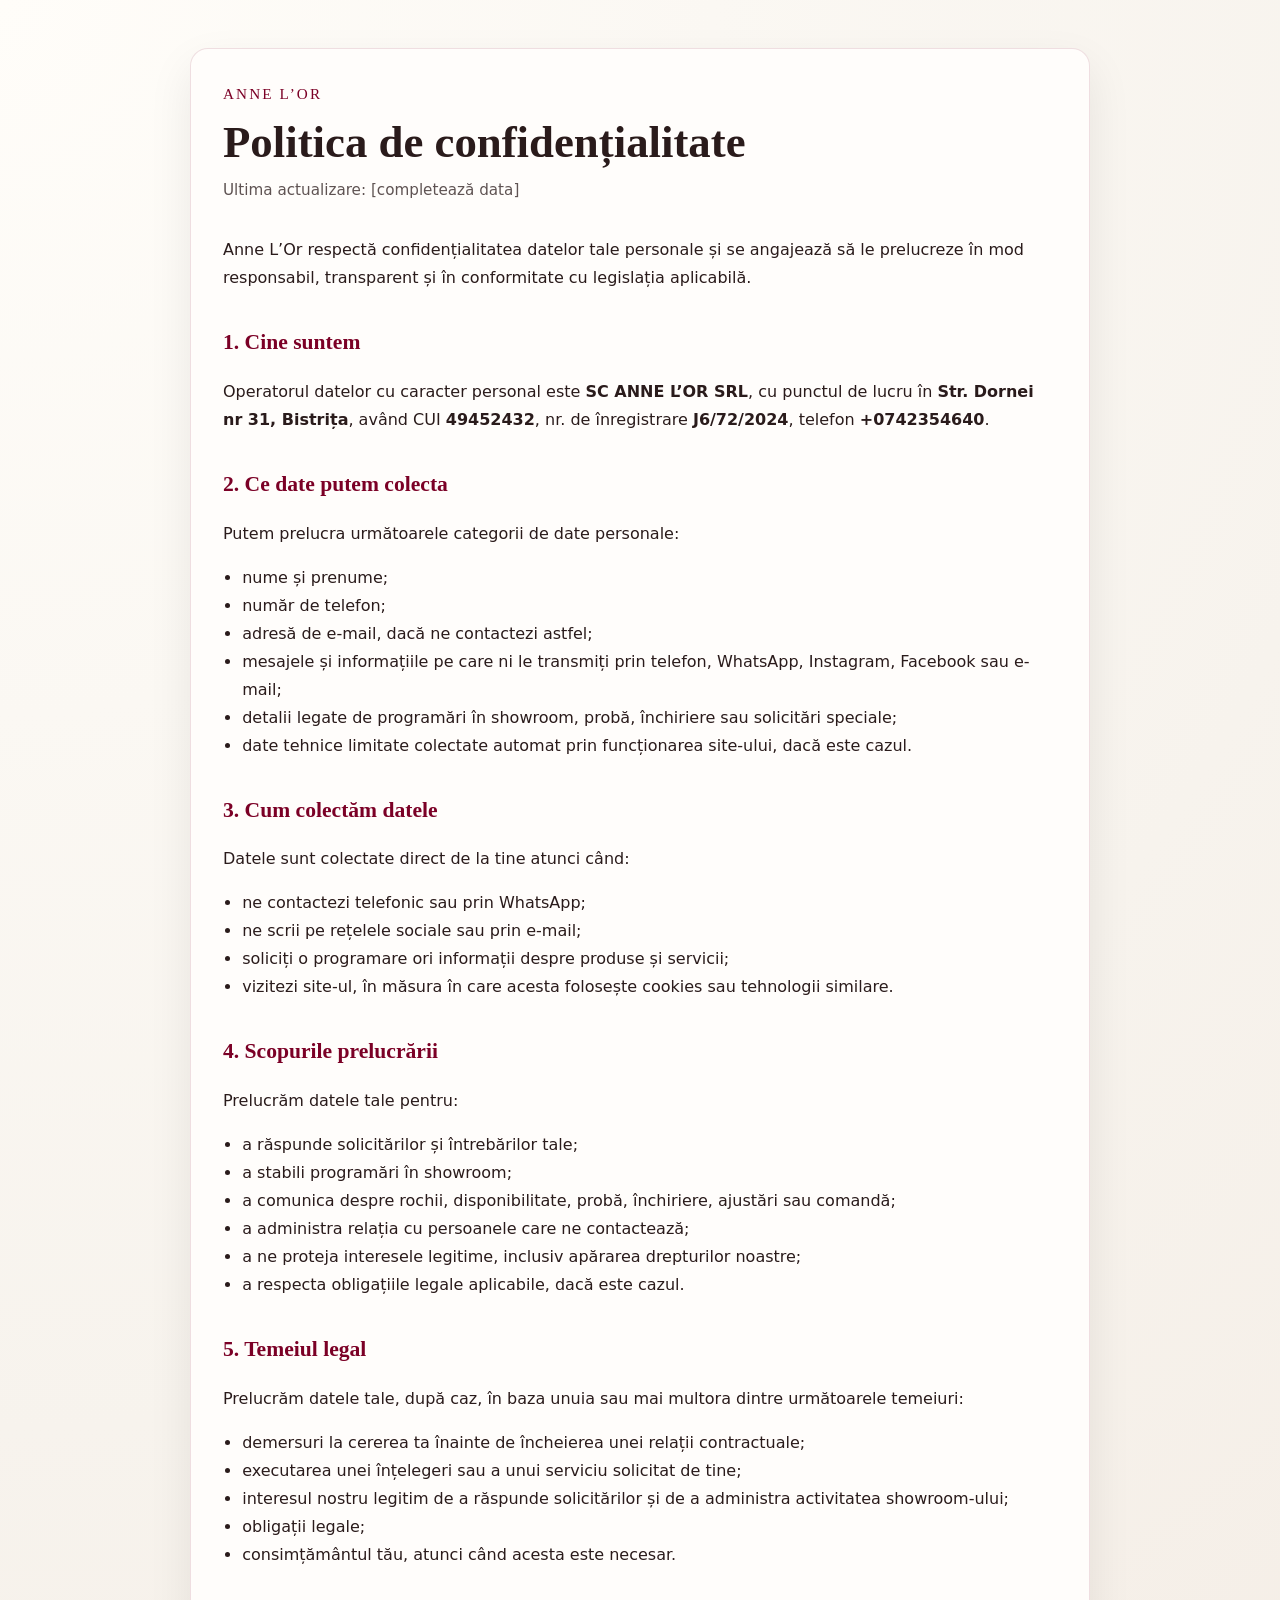
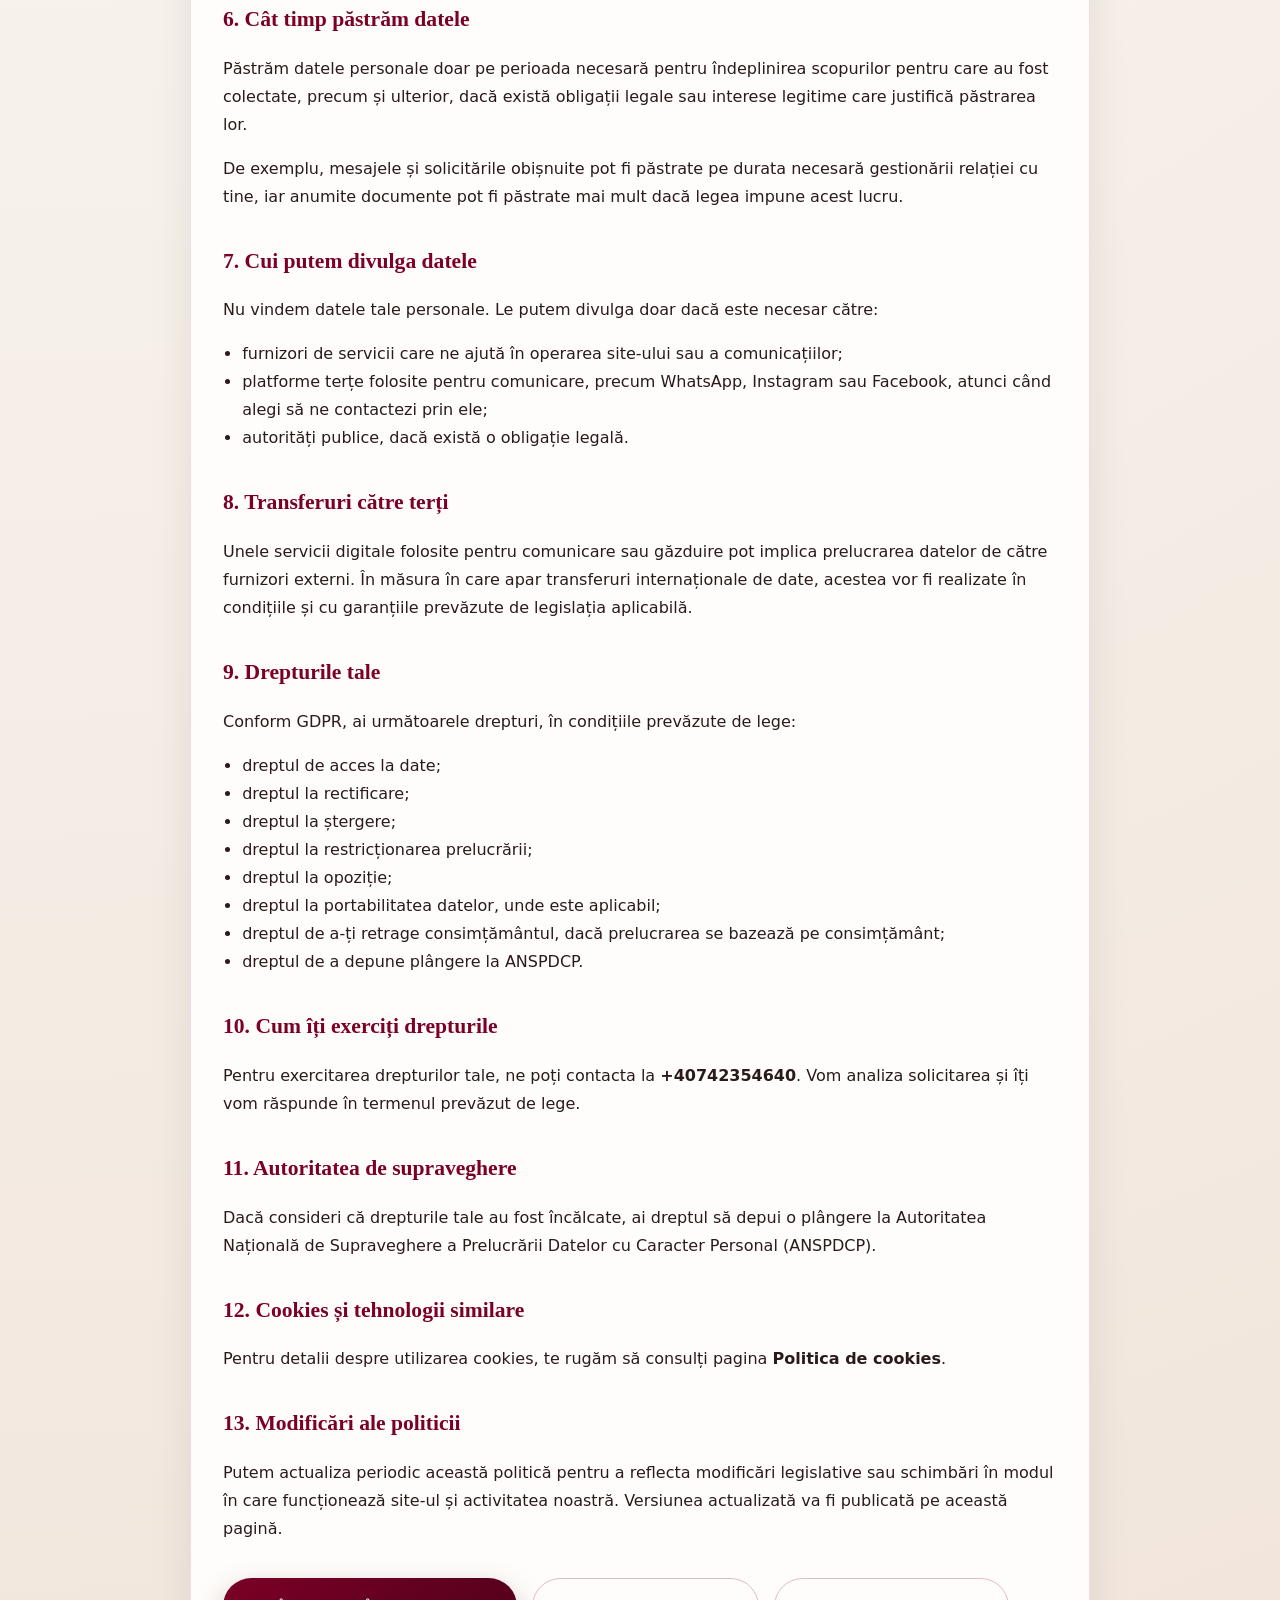
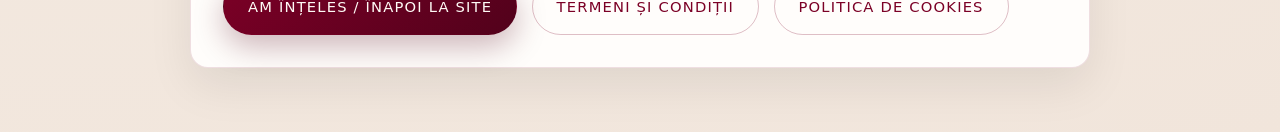
==== politica-confidentialitate.html @ dd670897 "Add legal terms x 2" ====
<!DOCTYPE html>
<html lang="ro">
<head>
  <meta charset="UTF-8" />
  <meta name="viewport" content="width=device-width, initial-scale=1.0" />
  <title>Politica de confidențialitate | Anne L’Or</title>
  <style>
    :root {
      --color-bg: #f7f3ed;
      --color-card: #fffdfb;
      --color-text: #2a1b1b;
      --color-accent: #7b0026;
      --color-accent-dark: #52011b;
      --color-border: rgba(123, 0, 38, 0.12);
      --font-main: "Playfair Display", "Times New Roman", serif;
      --font-sans: "Inter", system-ui, -apple-system, BlinkMacSystemFont, "Segoe UI", sans-serif;
      --shadow-soft: 0 18px 45px rgba(0, 0, 0, 0.08);
      --radius: 18px;
      --transition-fast: 180ms ease-out;
    }

    * { box-sizing: border-box; }
    html, body { margin: 0; padding: 0; }

    body {
      font-family: var(--font-sans);
      color: var(--color-text);
      background: radial-gradient(circle at top left, #fffdf9 0, var(--color-bg) 40%, #f1e5db 100%);
      line-height: 1.75;
    }

    .legal-page {
      padding: 3rem 1.25rem 4rem;
    }

    .legal-container {
      width: min(900px, 100%);
      margin: 0 auto;
      background: var(--color-card);
      border: 1px solid var(--color-border);
      border-radius: var(--radius);
      box-shadow: var(--shadow-soft);
      padding: 2rem;
    }

    .legal-brand {
      font-family: var(--font-main);
      letter-spacing: 0.14em;
      text-transform: uppercase;
      font-size: 0.95rem;
      margin: 0 0 0.5rem;
      color: var(--color-accent);
    }

    h1 {
      font-family: var(--font-main);
      font-size: clamp(2rem, 4vw, 2.8rem);
      margin: 0 0 0.5rem;
      line-height: 1.2;
    }

    .legal-updated {
      margin: 0 0 2rem;
      opacity: 0.75;
      font-size: 0.95rem;
    }

    h2 {
      font-family: var(--font-main);
      font-size: 1.35rem;
      margin: 2rem 0 0.6rem;
      color: var(--color-accent);
    }

    p, li {
      font-size: 1rem;
    }

    ul {
      margin: 0 0 1rem 1.2rem;
      padding: 0;
    }

    .legal-actions {
      margin-top: 2.2rem;
      display: flex;
      flex-wrap: wrap;
      gap: 0.9rem;
    }

    .btn {
      display: inline-flex;
      align-items: center;
      justify-content: center;
      padding: 0.9rem 1.5rem;
      border-radius: 999px;
      font-size: 0.92rem;
      letter-spacing: 0.08em;
      text-transform: uppercase;
      text-decoration: none;
      transition: all var(--transition-fast);
      white-space: nowrap;
    }

    .btn-primary {
      background: linear-gradient(135deg, var(--color-accent) 0%, var(--color-accent-dark) 100%);
      color: #fffaf6;
      border: 1px solid transparent;
      box-shadow: 0 12px 30px rgba(79, 0, 25, 0.28);
    }

    .btn-ghost {
      border: 1px solid rgba(123, 0, 38, 0.25);
      color: var(--color-accent);
      background: transparent;
    }

    @media (max-width: 640px) {
      .legal-container { padding: 1.4rem; }
      .legal-actions { flex-direction: column; }
      .btn { width: 100%; }
    }
  </style>
</head>
<body>
  <main class="legal-page">
    <div class="legal-container">
      <p class="legal-brand">Anne L’Or</p>
      <h1>Politica de confidențialitate</h1>
      <p class="legal-updated">Ultima actualizare: [completează data]</p>

      <p>
        Anne L’Or respectă confidențialitatea datelor tale personale și se angajează să le
        prelucreze în mod responsabil, transparent și în conformitate cu legislația aplicabilă.
      </p>

      <h2>1. Cine suntem</h2>
      <p>
        Operatorul datelor cu caracter personal este <strong>SC ANNE L’OR SRL</strong>,
        cu punctul de lucru în <strong>Str. Dornei nr 31, Bistrița</strong>, având CUI <strong>49452432</strong>,
        nr. de înregistrare <strong>J6/72/2024</strong>, telefon <strong>+0742354640</strong>.
      </p>

      <h2>2. Ce date putem colecta</h2>
      <p>Putem prelucra următoarele categorii de date personale:</p>
      <ul>
        <li>nume și prenume;</li>
        <li>număr de telefon;</li>
        <li>adresă de e-mail, dacă ne contactezi astfel;</li>
        <li>mesajele și informațiile pe care ni le transmiți prin telefon, WhatsApp, Instagram, Facebook sau e-mail;</li>
        <li>detalii legate de programări în showroom, probă, închiriere sau solicitări speciale;</li>
        <li>date tehnice limitate colectate automat prin funcționarea site-ului, dacă este cazul.</li>
      </ul>

      <h2>3. Cum colectăm datele</h2>
      <p>Datele sunt colectate direct de la tine atunci când:</p>
      <ul>
        <li>ne contactezi telefonic sau prin WhatsApp;</li>
        <li>ne scrii pe rețelele sociale sau prin e-mail;</li>
        <li>soliciți o programare ori informații despre produse și servicii;</li>
        <li>vizitezi site-ul, în măsura în care acesta folosește cookies sau tehnologii similare.</li>
      </ul>

      <h2>4. Scopurile prelucrării</h2>
      <p>Prelucrăm datele tale pentru:</p>
      <ul>
        <li>a răspunde solicitărilor și întrebărilor tale;</li>
        <li>a stabili programări în showroom;</li>
        <li>a comunica despre rochii, disponibilitate, probă, închiriere, ajustări sau comandă;</li>
        <li>a administra relația cu persoanele care ne contactează;</li>
        <li>a ne proteja interesele legitime, inclusiv apărarea drepturilor noastre;</li>
        <li>a respecta obligațiile legale aplicabile, dacă este cazul.</li>
      </ul>

      <h2>5. Temeiul legal</h2>
      <p>Prelucrăm datele tale, după caz, în baza unuia sau mai multora dintre următoarele temeiuri:</p>
      <ul>
        <li>demersuri la cererea ta înainte de încheierea unei relații contractuale;</li>
        <li>executarea unei înțelegeri sau a unui serviciu solicitat de tine;</li>
        <li>interesul nostru legitim de a răspunde solicitărilor și de a administra activitatea showroom-ului;</li>
        <li>obligații legale;</li>
        <li>consimțământul tău, atunci când acesta este necesar.</li>
      </ul>

      <h2>6. Cât timp păstrăm datele</h2>
      <p>
        Păstrăm datele personale doar pe perioada necesară pentru îndeplinirea scopurilor pentru care
        au fost colectate, precum și ulterior, dacă există obligații legale sau interese legitime care justifică păstrarea lor.
      </p>
      <p>
        De exemplu, mesajele și solicitările obișnuite pot fi păstrate pe durata necesară gestionării
        relației cu tine, iar anumite documente pot fi păstrate mai mult dacă legea impune acest lucru.
      </p>

      <h2>7. Cui putem divulga datele</h2>
      <p>
        Nu vindem datele tale personale. Le putem divulga doar dacă este necesar către:
      </p>
      <ul>
        <li>furnizori de servicii care ne ajută în operarea site-ului sau a comunicațiilor;</li>
        <li>platforme terțe folosite pentru comunicare, precum WhatsApp, Instagram sau Facebook, atunci când alegi să ne contactezi prin ele;</li>
        <li>autorități publice, dacă există o obligație legală.</li>
      </ul>

      <h2>8. Transferuri către terți</h2>
      <p>
        Unele servicii digitale folosite pentru comunicare sau găzduire pot implica prelucrarea datelor
        de către furnizori externi. În măsura în care apar transferuri internaționale de date, acestea
        vor fi realizate în condițiile și cu garanțiile prevăzute de legislația aplicabilă.
      </p>

      <h2>9. Drepturile tale</h2>
      <p>Conform GDPR, ai următoarele drepturi, în condițiile prevăzute de lege:</p>
      <ul>
        <li>dreptul de acces la date;</li>
        <li>dreptul la rectificare;</li>
        <li>dreptul la ștergere;</li>
        <li>dreptul la restricționarea prelucrării;</li>
        <li>dreptul la opoziție;</li>
        <li>dreptul la portabilitatea datelor, unde este aplicabil;</li>
        <li>dreptul de a-ți retrage consimțământul, dacă prelucrarea se bazează pe consimțământ;</li>
        <li>dreptul de a depune plângere la ANSPDCP.</li>
      </ul>

      <h2>10. Cum îți exerciți drepturile</h2>
      <p>
        Pentru exercitarea drepturilor tale, ne poți contacta la
        <strong>+40742354640</strong>.
        Vom analiza solicitarea și îți vom răspunde în termenul prevăzut de lege.
      </p>

      <h2>11. Autoritatea de supraveghere</h2>
      <p>
        Dacă consideri că drepturile tale au fost încălcate, ai dreptul să depui o plângere la
        Autoritatea Națională de Supraveghere a Prelucrării Datelor cu Caracter Personal (ANSPDCP).
      </p>

      <h2>12. Cookies și tehnologii similare</h2>
      <p>
        Pentru detalii despre utilizarea cookies, te rugăm să consulți pagina
        <strong>Politica de cookies</strong>.
      </p>

      <h2>13. Modificări ale politicii</h2>
      <p>
        Putem actualiza periodic această politică pentru a reflecta modificări legislative
        sau schimbări în modul în care funcționează site-ul și activitatea noastră.
        Versiunea actualizată va fi publicată pe această pagină.
      </p>

      <div class="legal-actions">
        <a href="index.html" class="btn btn-primary">Am înțeles / Înapoi la site</a>
        <a href="termeni-si-conditii.html" class="btn btn-ghost">Termeni și condiții</a>
        <a href="politica-cookies.html" class="btn btn-ghost">Politica de cookies</a>
      </div>
    </div>
  </main>
</body>
</html>
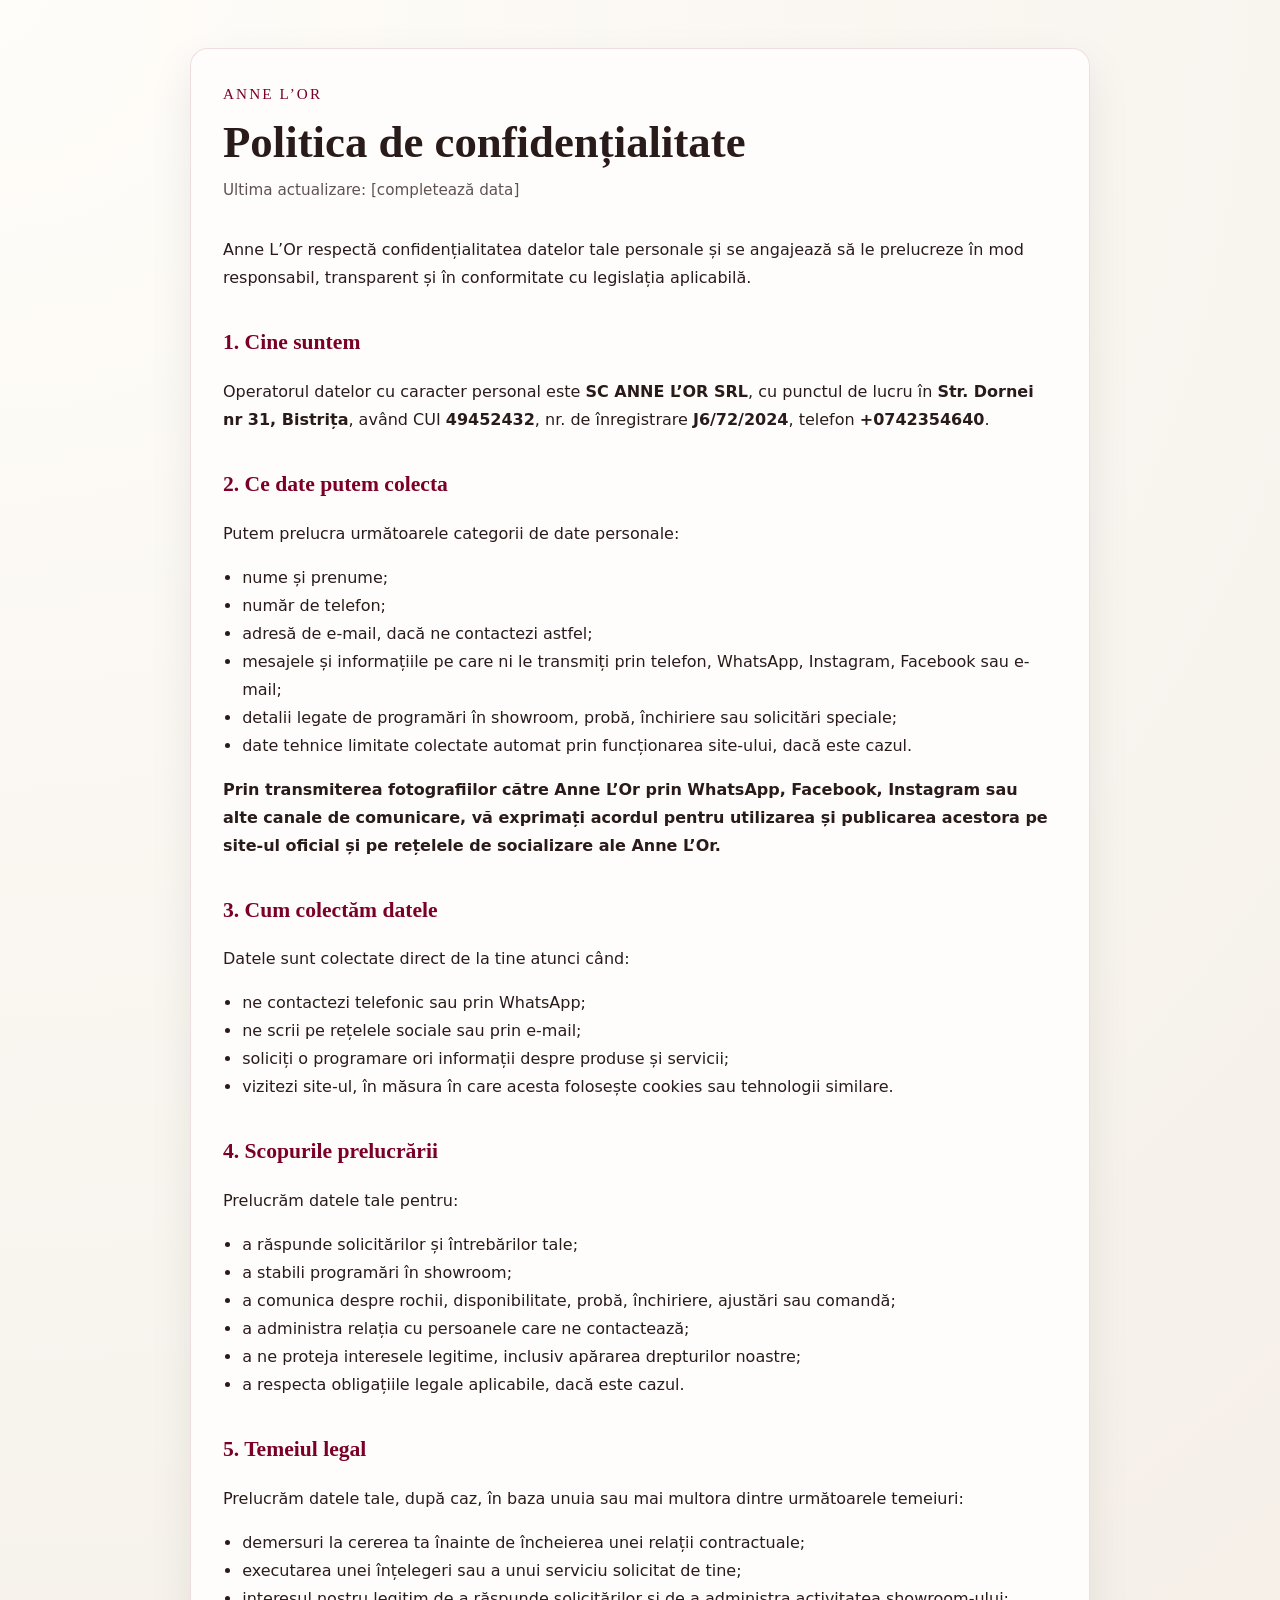
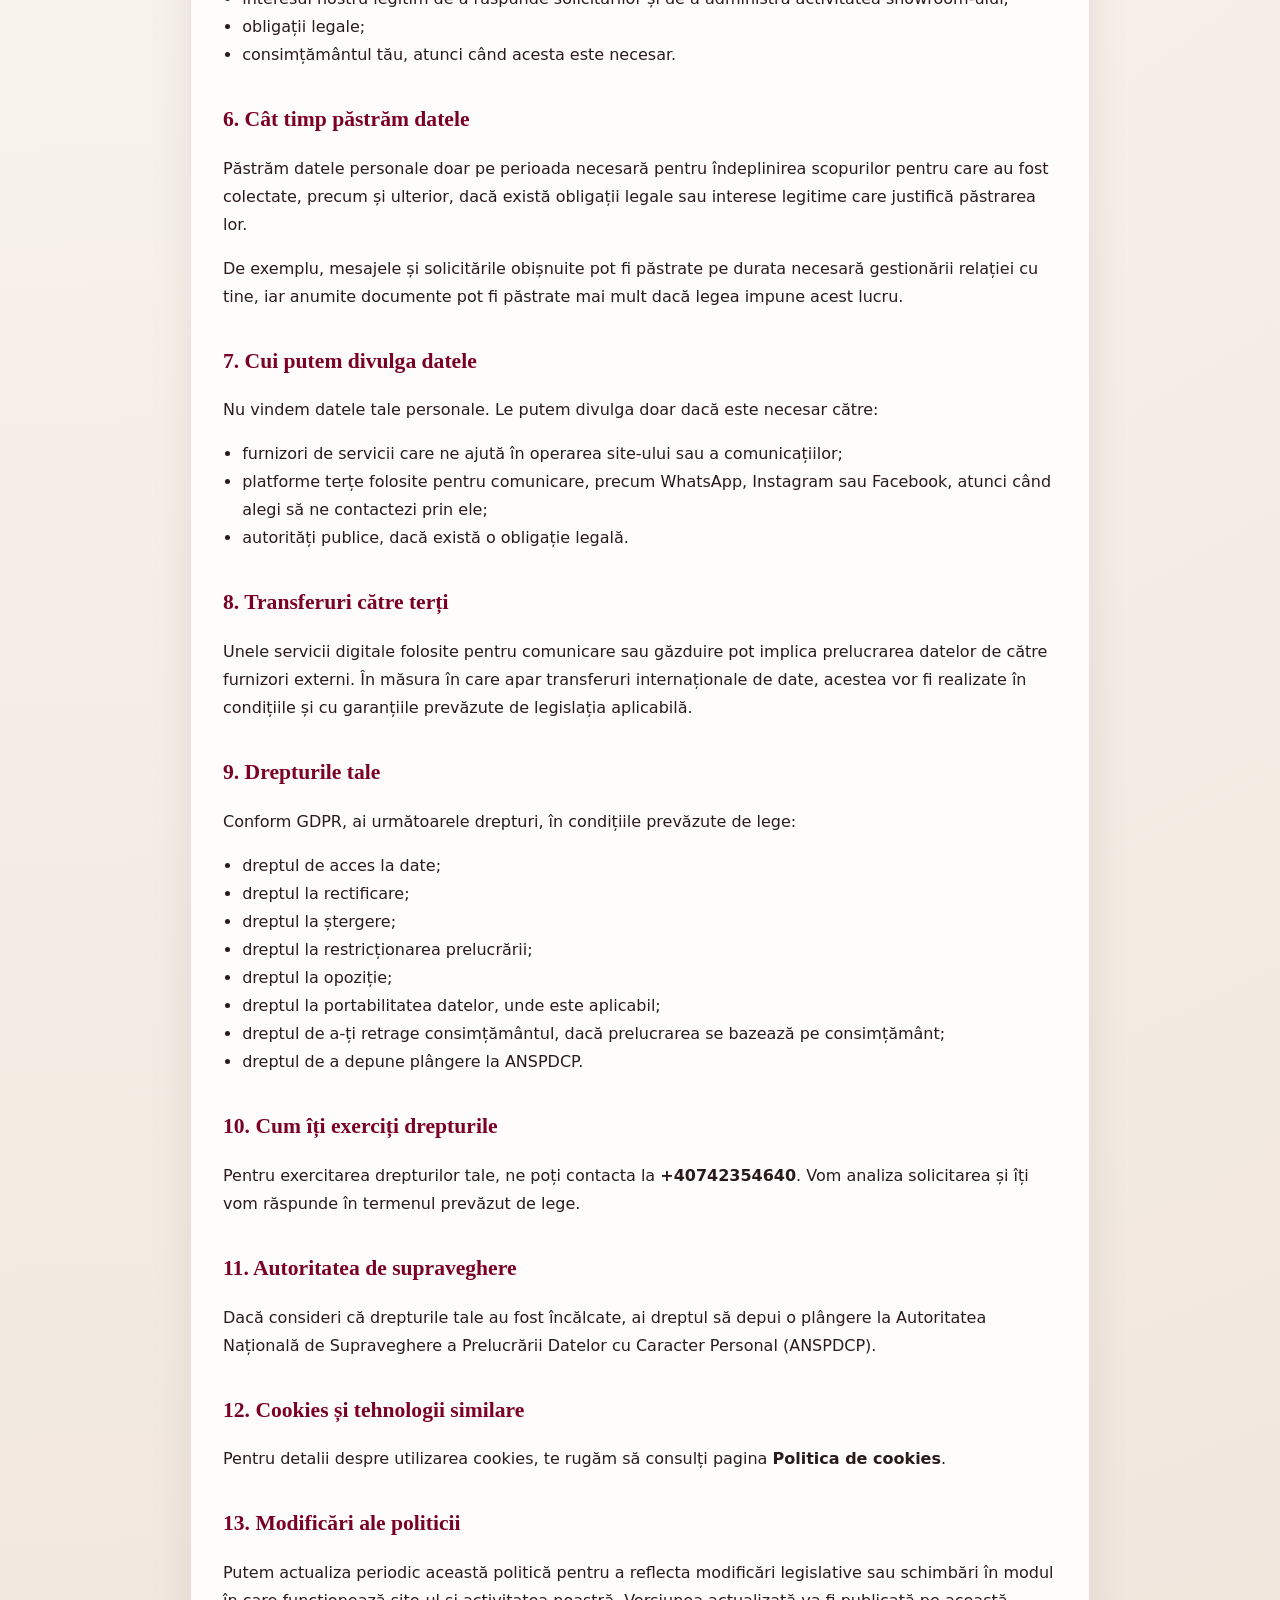
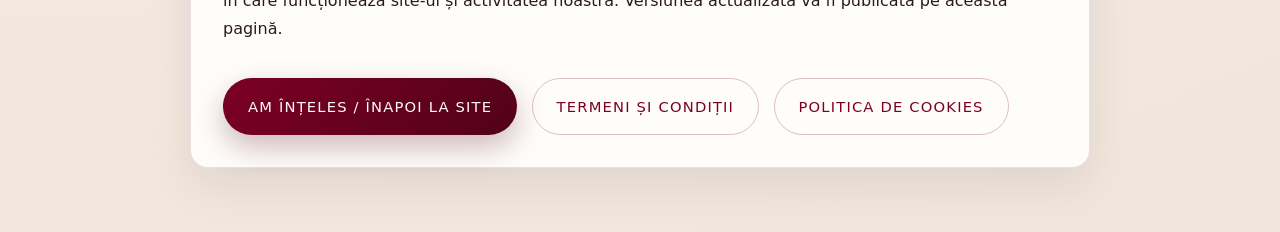
==== commit 10ba8c44: "Modificari termeni si conditii, Layout adjustments, Add lmk popup, Add ȚCum se inchiriazaȚ section" ====
--- a/politica-confidentialitate.html
+++ b/politica-confidentialitate.html
@@ -151,6 +151,7 @@
         <li>detalii legate de programări în showroom, probă, închiriere sau solicitări speciale;</li>
         <li>date tehnice limitate colectate automat prin funcționarea site-ului, dacă este cazul.</li>
       </ul>
+      <strong>Prin transmiterea fotografiilor către Anne L’Or prin WhatsApp, Facebook, Instagram sau alte canale de comunicare, vă exprimați acordul pentru utilizarea și publicarea acestora pe site-ul oficial și pe rețelele de socializare ale Anne L’Or.</strong>
 
       <h2>3. Cum colectăm datele</h2>
       <p>Datele sunt colectate direct de la tine atunci când:</p>
